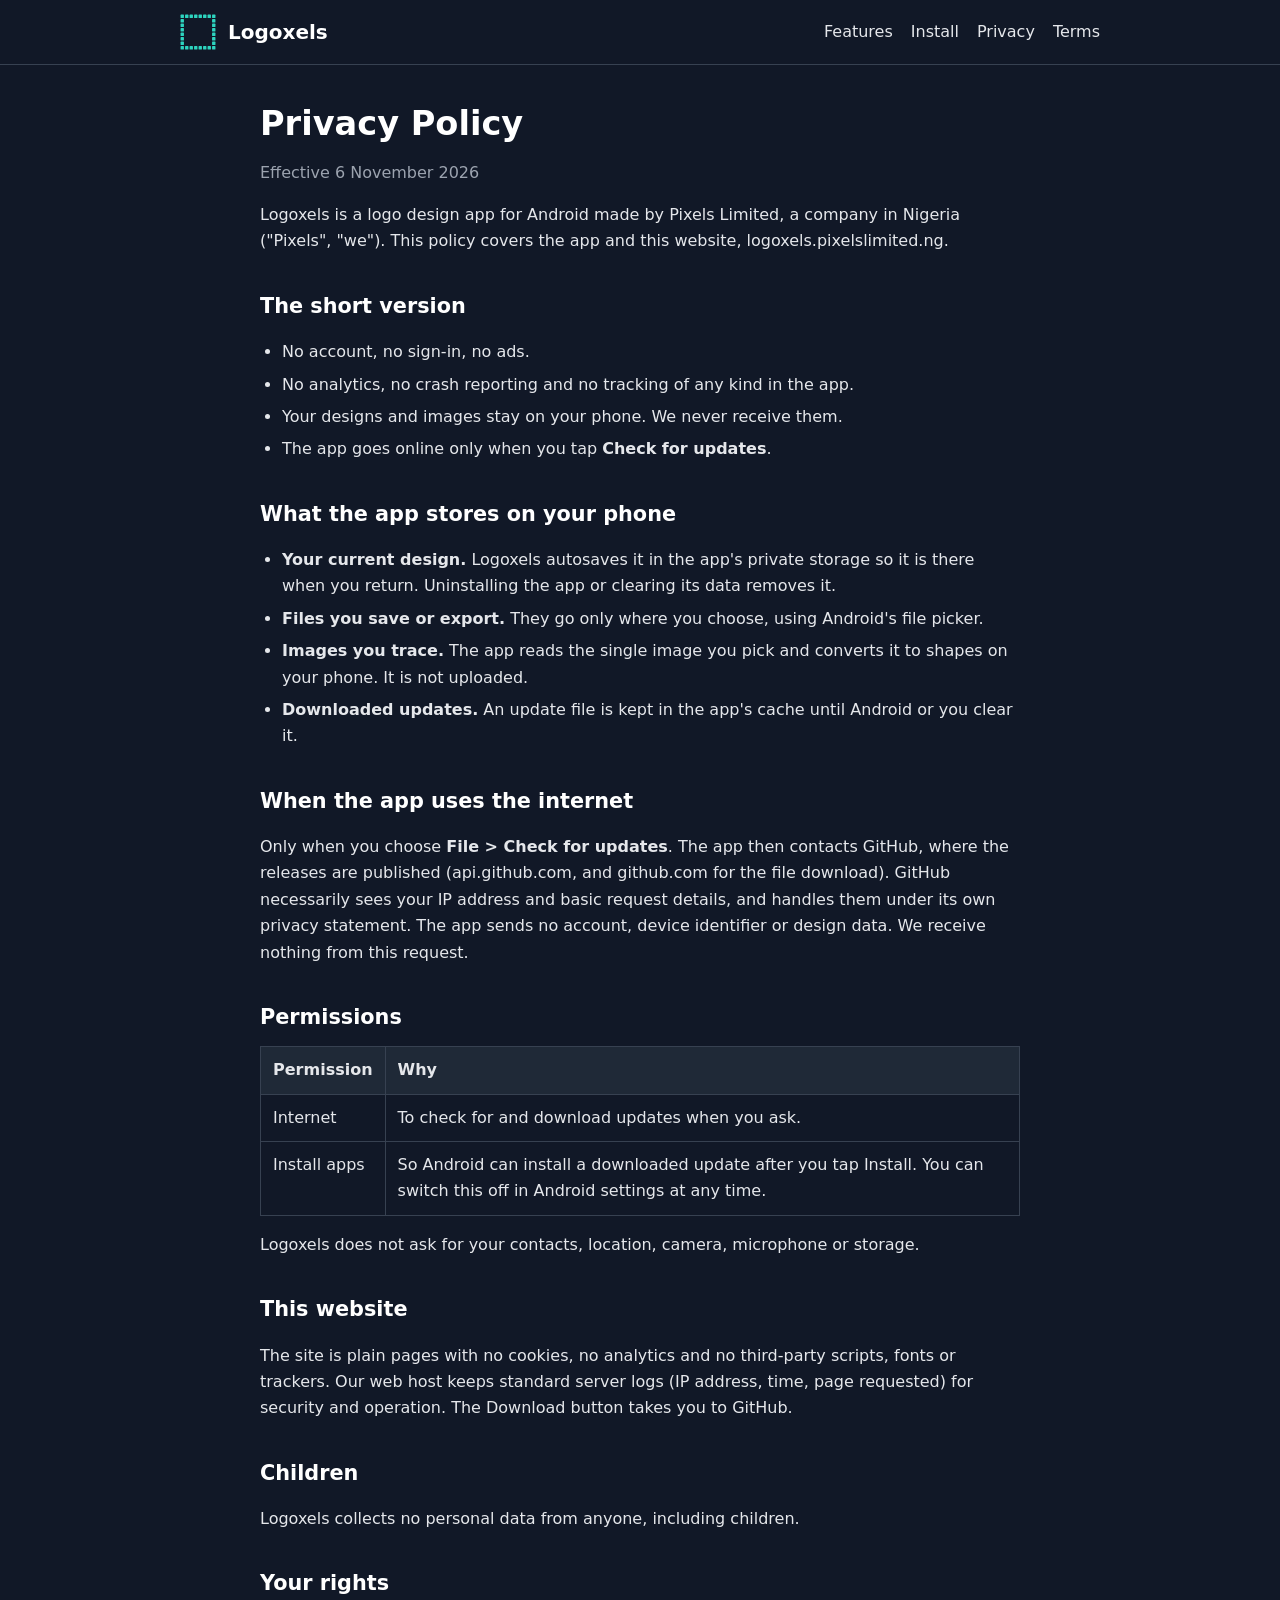
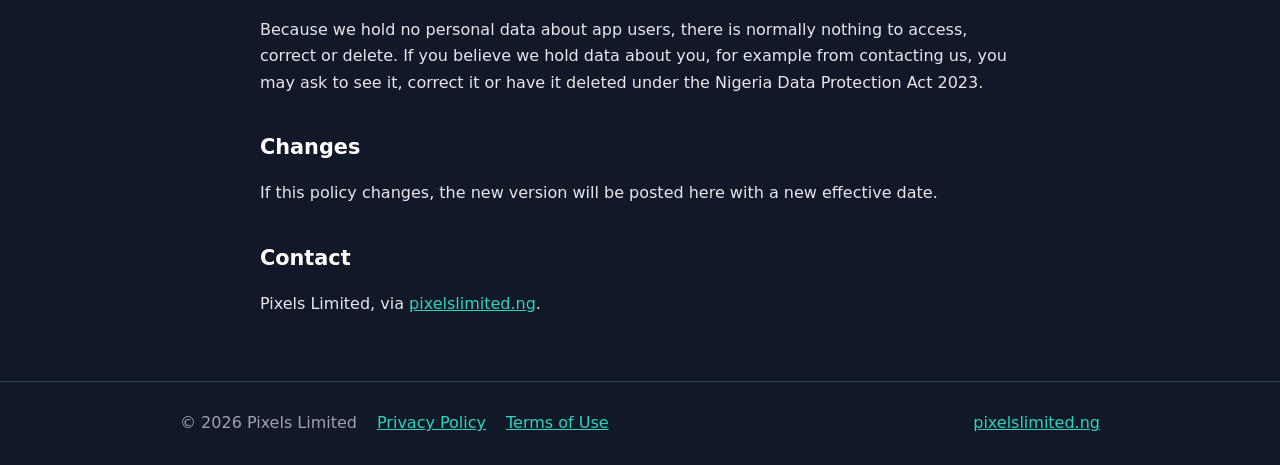
==== site/privacy.html @ 89c944f1 "In-app updater, shared signing key, and logoxels.pixelslimited.ng minisite with privacy policy and t" ====
<!doctype html>
<html lang="en">
<head>
<meta charset="utf-8">
<meta name="viewport" content="width=device-width,initial-scale=1">
<title>Privacy Policy - Logoxels</title>
<meta name="description" content="How Logoxels and logoxels.pixelslimited.ng handle your data.">
<meta name="theme-color" content="#111827">
<link rel="icon" type="image/svg+xml" href="favicon.svg">
<link rel="stylesheet" href="style.css">
</head>
<body>
<header class="top"><div class="wrap">
<a class="brand" href="./"><img src="logo.svg" alt="" width="36" height="36">Logoxels</a>
<nav><a href="./#features">Features</a><a href="./#install">Install</a><a href="privacy.html">Privacy</a><a href="terms.html">Terms</a></nav>
</div></header>
<main class="wrap doc">
<h1>Privacy Policy</h1>
<p class="note">Effective 6 November 2026</p>
<p>Logoxels is a logo design app for Android made by Pixels Limited, a company in Nigeria ("Pixels", "we"). This policy covers the app and this website, logoxels.pixelslimited.ng.</p>

<h2>The short version</h2>
<ul>
<li>No account, no sign-in, no ads.</li>
<li>No analytics, no crash reporting and no tracking of any kind in the app.</li>
<li>Your designs and images stay on your phone. We never receive them.</li>
<li>The app goes online only when you tap <strong>Check for updates</strong>.</li>
</ul>

<h2>What the app stores on your phone</h2>
<ul>
<li><strong>Your current design.</strong> Logoxels autosaves it in the app's private storage so it is there when you return. Uninstalling the app or clearing its data removes it.</li>
<li><strong>Files you save or export.</strong> They go only where you choose, using Android's file picker.</li>
<li><strong>Images you trace.</strong> The app reads the single image you pick and converts it to shapes on your phone. It is not uploaded.</li>
<li><strong>Downloaded updates.</strong> An update file is kept in the app's cache until Android or you clear it.</li>
</ul>

<h2>When the app uses the internet</h2>
<p>Only when you choose <strong>File &gt; Check for updates</strong>. The app then contacts GitHub, where the releases are published (api.github.com, and github.com for the file download). GitHub necessarily sees your IP address and basic request details, and handles them under its own privacy statement. The app sends no account, device identifier or design data. We receive nothing from this request.</p>

<h2>Permissions</h2>
<table>
<tr><th>Permission</th><th>Why</th></tr>
<tr><td>Internet</td><td>To check for and download updates when you ask.</td></tr>
<tr><td>Install apps</td><td>So Android can install a downloaded update after you tap Install. You can switch this off in Android settings at any time.</td></tr>
</table>
<p>Logoxels does not ask for your contacts, location, camera, microphone or storage.</p>

<h2>This website</h2>
<p>The site is plain pages with no cookies, no analytics and no third-party scripts, fonts or trackers. Our web host keeps standard server logs (IP address, time, page requested) for security and operation. The Download button takes you to GitHub.</p>

<h2>Children</h2>
<p>Logoxels collects no personal data from anyone, including children.</p>

<h2>Your rights</h2>
<p>Because we hold no personal data about app users, there is normally nothing to access, correct or delete. If you believe we hold data about you, for example from contacting us, you may ask to see it, correct it or have it deleted under the Nigeria Data Protection Act 2023.</p>

<h2>Changes</h2>
<p>If this policy changes, the new version will be posted here with a new effective date.</p>

<h2>Contact</h2>
<p>Pixels Limited, via <a href="https://pixelslimited.ng">pixelslimited.ng</a>.</p>
</main>
<footer><div class="wrap">
<span>&copy; 2026 Pixels Limited</span>
<a href="privacy.html">Privacy Policy</a>
<a href="terms.html">Terms of Use</a>
<a class="sp" href="https://pixelslimited.ng">pixelslimited.ng</a>
</div></footer>
</body>
</html>
---- site/style.css ----
:root{--ink:#111827;--ink2:#1f2937;--teal:#2dd4bf;--text:#e5e7eb;--muted:#9ca3af;--line:#374151}
*{box-sizing:border-box}
html{font-size:16px}
body{margin:0;background:var(--ink);color:var(--text);font-family:system-ui,-apple-system,"Segoe UI",Roboto,sans-serif;line-height:1.65;font-size:1rem}
a{color:var(--teal)}
.wrap{max-width:960px;margin:0 auto;padding:0 20px}
header.top{border-bottom:1px solid var(--line)}
header.top .wrap{display:flex;align-items:center;gap:14px;padding-top:14px;padding-bottom:14px;flex-wrap:wrap}
.brand{display:flex;align-items:center;gap:12px;color:#fff;text-decoration:none;font-weight:700;font-size:1.25rem}
.brand img{width:36px;height:36px}
nav{margin-left:auto;display:flex;gap:18px;flex-wrap:wrap}
nav a{color:var(--text);text-decoration:none}
nav a:hover{color:var(--teal)}
.hero{padding:64px 0 48px;display:grid;grid-template-columns:1fr 220px;gap:40px;align-items:center}
.hero img{width:100%;max-width:220px;justify-self:center}
h1{font-size:2.6rem;line-height:1.15;margin:0 0 16px;color:#fff}
h2{font-size:1.6rem;margin:48px 0 16px;color:#fff}
h3{font-size:1.1rem;margin:0 0 6px;color:#fff}
.lead{font-size:1.2rem;color:var(--text);max-width:34em}
.btn{display:inline-block;background:var(--teal);color:var(--ink);font-weight:700;padding:14px 24px;border-radius:10px;text-decoration:none;margin:20px 12px 8px 0}
.btn.alt{background:transparent;color:var(--teal);border:2px solid var(--teal)}
.note{color:var(--muted)}
.grid{display:grid;grid-template-columns:repeat(auto-fill,minmax(270px,1fr));gap:16px}
.card{background:var(--ink2);border:1px solid var(--line);border-radius:12px;padding:20px}
.card p{margin:0;color:var(--text)}
.steps{counter-reset:s;padding:0;list-style:none}
.steps li{counter-increment:s;position:relative;padding:0 0 14px 48px}
.steps li::before{content:counter(s);position:absolute;left:0;top:0;width:32px;height:32px;border-radius:8px;background:var(--teal);color:var(--ink);font-weight:700;display:grid;place-items:center}
footer{border-top:1px solid var(--line);margin-top:64px;padding:28px 0;color:var(--muted)}
footer .wrap{display:flex;gap:20px;flex-wrap:wrap}
footer .sp{margin-left:auto}
.doc{padding:40px 0 0;max-width:760px}
.doc h1{font-size:2.1rem}
.doc h2{font-size:1.3rem;margin:34px 0 10px}
.doc ul{padding-left:22px}
.doc li{margin:6px 0}
table{border-collapse:collapse;width:100%;margin:12px 0}
th,td{border:1px solid var(--line);padding:10px 12px;text-align:left;vertical-align:top}
th{background:var(--ink2)}
@media(max-width:640px){.hero{grid-template-columns:1fr;padding-top:40px}.hero img{max-width:120px;justify-self:start;order:-1}h1{font-size:2.1rem}nav{margin-left:0}}
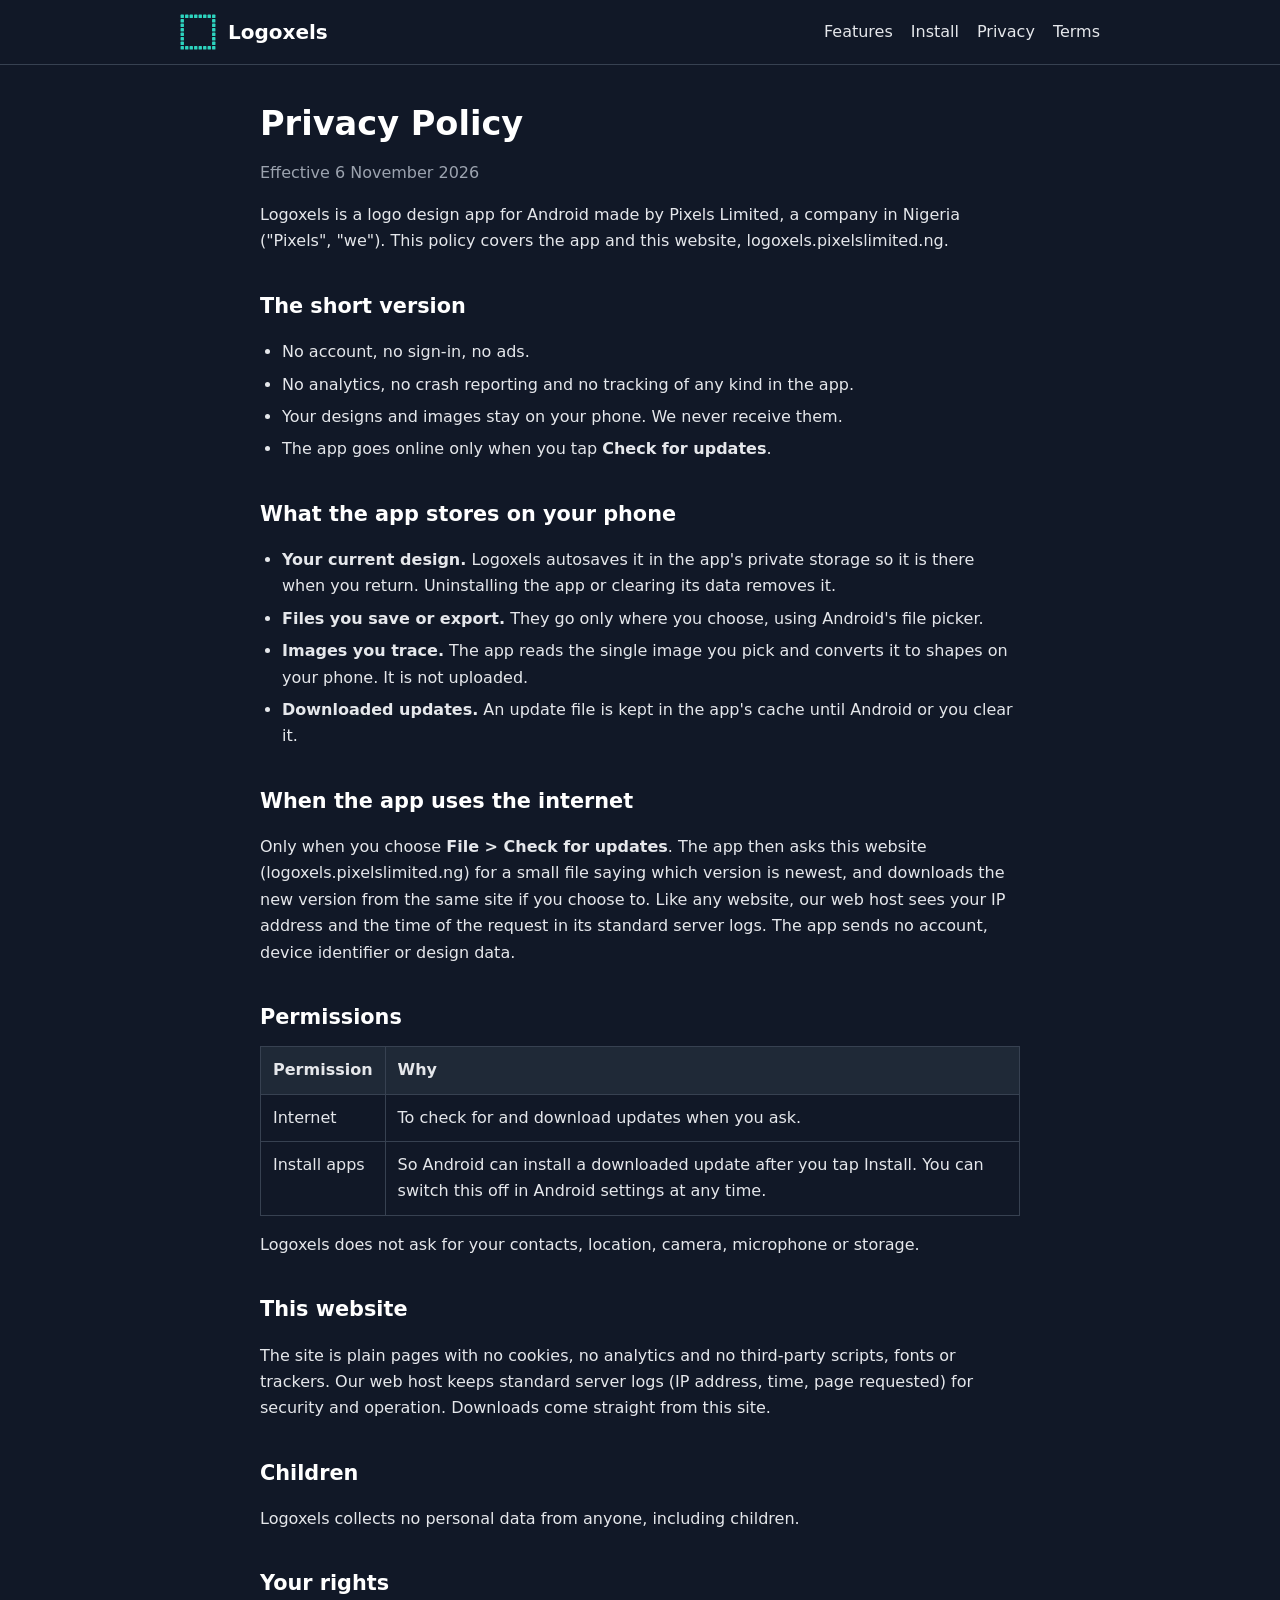
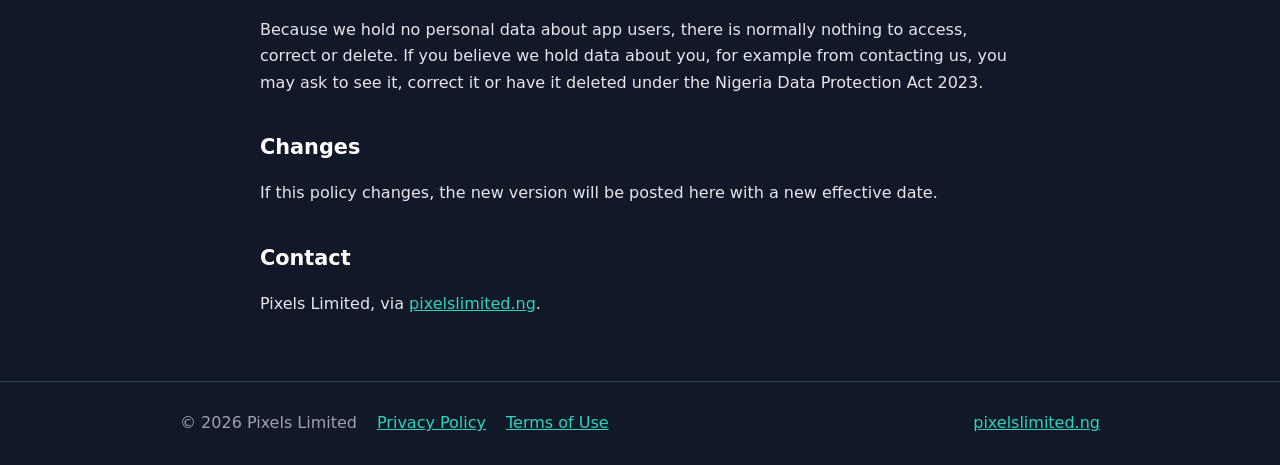
==== commit 545cbf6f: "Updater and download served from logoxels.pixelslimited.ng; server script pulls releases" ====
--- a/site/privacy.html
+++ b/site/privacy.html
@@ -36,7 +36,7 @@
 </ul>
 
 <h2>When the app uses the internet</h2>
-<p>Only when you choose <strong>File &gt; Check for updates</strong>. The app then contacts GitHub, where the releases are published (api.github.com, and github.com for the file download). GitHub necessarily sees your IP address and basic request details, and handles them under its own privacy statement. The app sends no account, device identifier or design data. We receive nothing from this request.</p>
+<p>Only when you choose <strong>File &gt; Check for updates</strong>. The app then asks this website (logoxels.pixelslimited.ng) for a small file saying which version is newest, and downloads the new version from the same site if you choose to. Like any website, our web host sees your IP address and the time of the request in its standard server logs. The app sends no account, device identifier or design data.</p>
 
 <h2>Permissions</h2>
 <table>
@@ -47,7 +47,7 @@
 <p>Logoxels does not ask for your contacts, location, camera, microphone or storage.</p>
 
 <h2>This website</h2>
-<p>The site is plain pages with no cookies, no analytics and no third-party scripts, fonts or trackers. Our web host keeps standard server logs (IP address, time, page requested) for security and operation. The Download button takes you to GitHub.</p>
+<p>The site is plain pages with no cookies, no analytics and no third-party scripts, fonts or trackers. Our web host keeps standard server logs (IP address, time, page requested) for security and operation. Downloads come straight from this site.</p>
 
 <h2>Children</h2>
 <p>Logoxels collects no personal data from anyone, including children.</p>
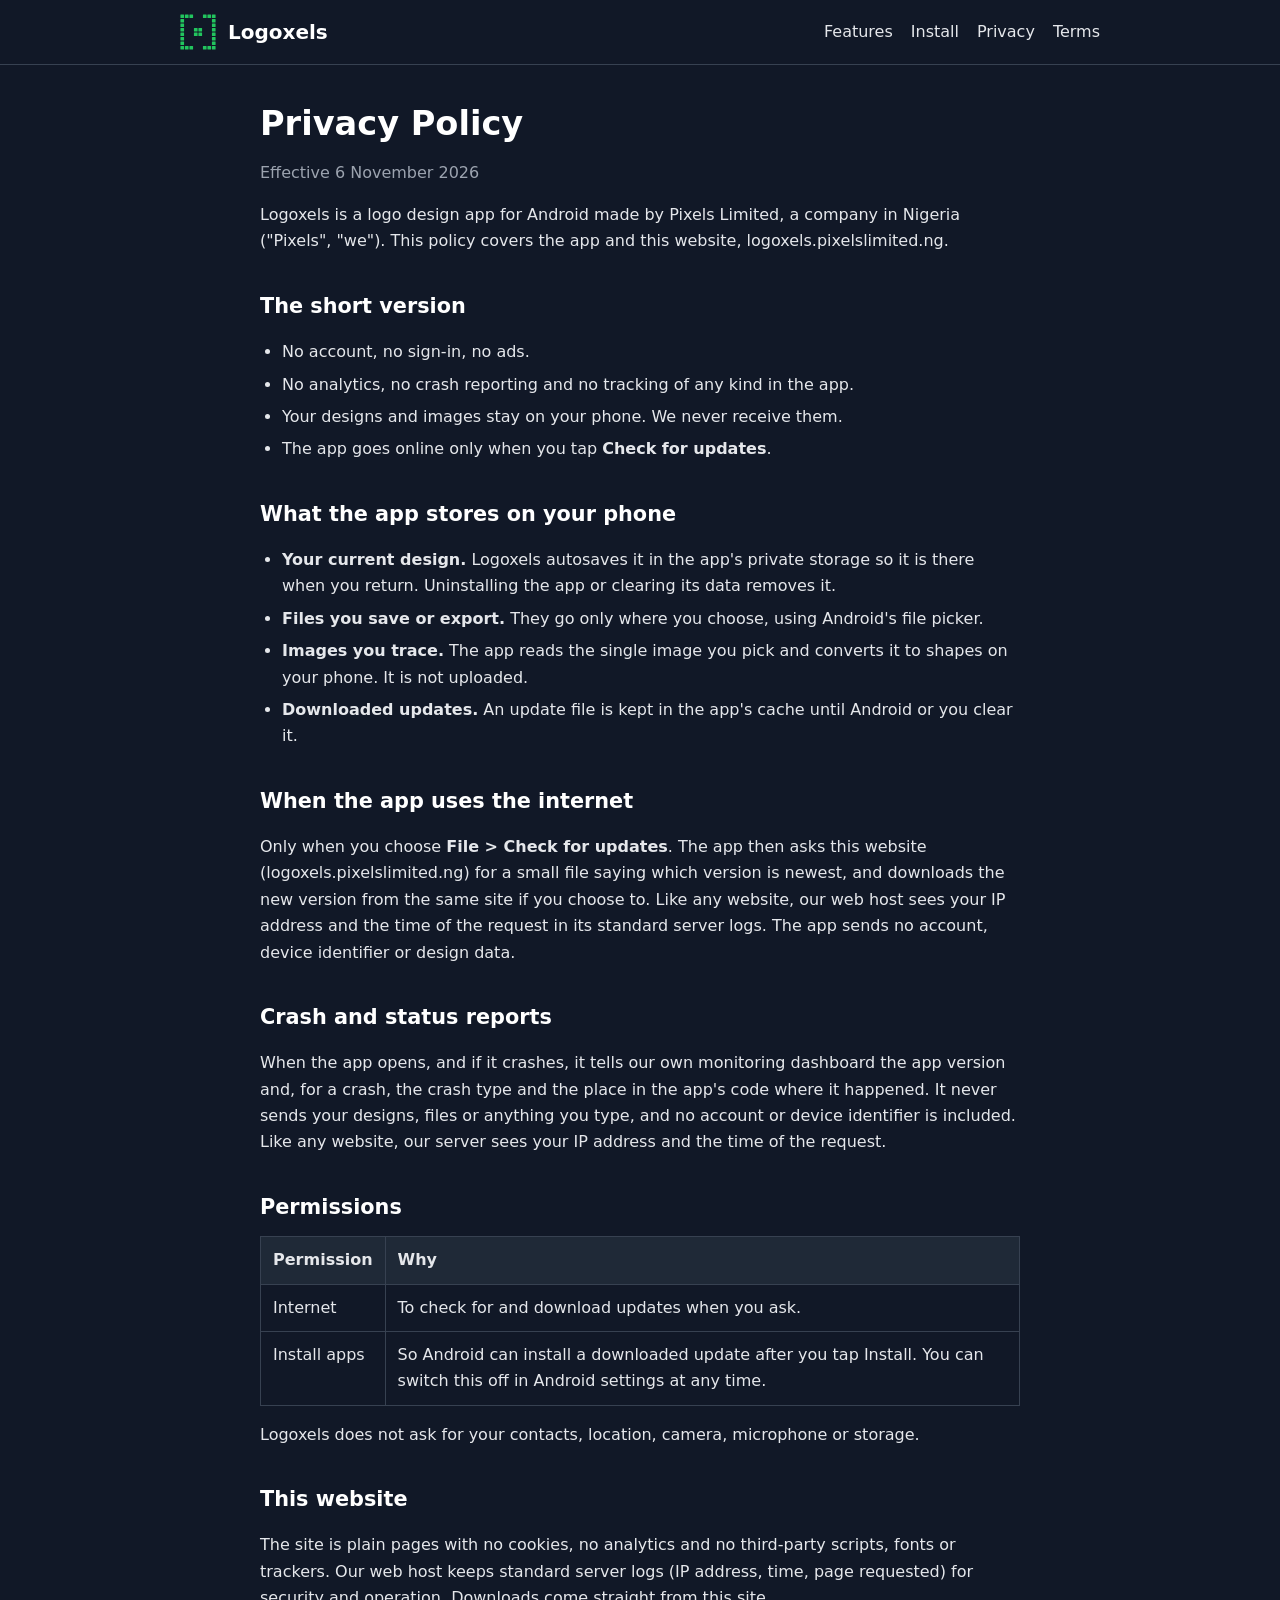
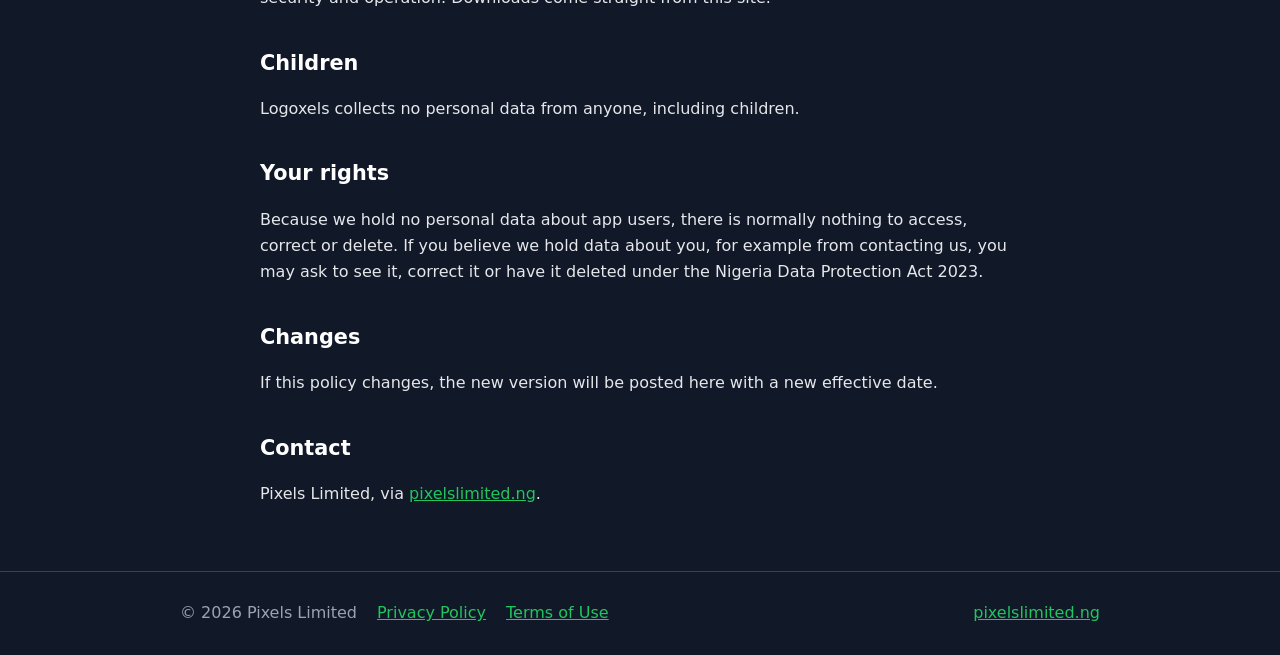
==== commit 54a1d597: "Report app opens and crashes to iCode (needs the ICODE_ENDPOINT and ICODE_TOKEN repo secrets)" ====
--- a/site/privacy.html
+++ b/site/privacy.html
@@ -37,6 +37,8 @@
 
 <h2>When the app uses the internet</h2>
 <p>Only when you choose <strong>File &gt; Check for updates</strong>. The app then asks this website (logoxels.pixelslimited.ng) for a small file saying which version is newest, and downloads the new version from the same site if you choose to. Like any website, our web host sees your IP address and the time of the request in its standard server logs. The app sends no account, device identifier or design data.</p>
+<h2>Crash and status reports</h2>
+<p>When the app opens, and if it crashes, it tells our own monitoring dashboard the app version and, for a crash, the crash type and the place in the app's code where it happened. It never sends your designs, files or anything you type, and no account or device identifier is included. Like any website, our server sees your IP address and the time of the request.</p>
 
 <h2>Permissions</h2>
 <table>
--- a/site/style.css
+++ b/site/style.css
@@ -1,4 +1,4 @@
-:root{--ink:#111827;--ink2:#1f2937;--teal:#2dd4bf;--text:#e5e7eb;--muted:#9ca3af;--line:#374151}
+:root{--ink:#111827;--ink2:#1f2937;--teal:#22c55e;--text:#e5e7eb;--muted:#9ca3af;--line:#374151}
 *{box-sizing:border-box}
 html{font-size:16px}
 body{margin:0;background:var(--ink);color:var(--text);font-family:system-ui,-apple-system,"Segoe UI",Roboto,sans-serif;line-height:1.65;font-size:1rem}
